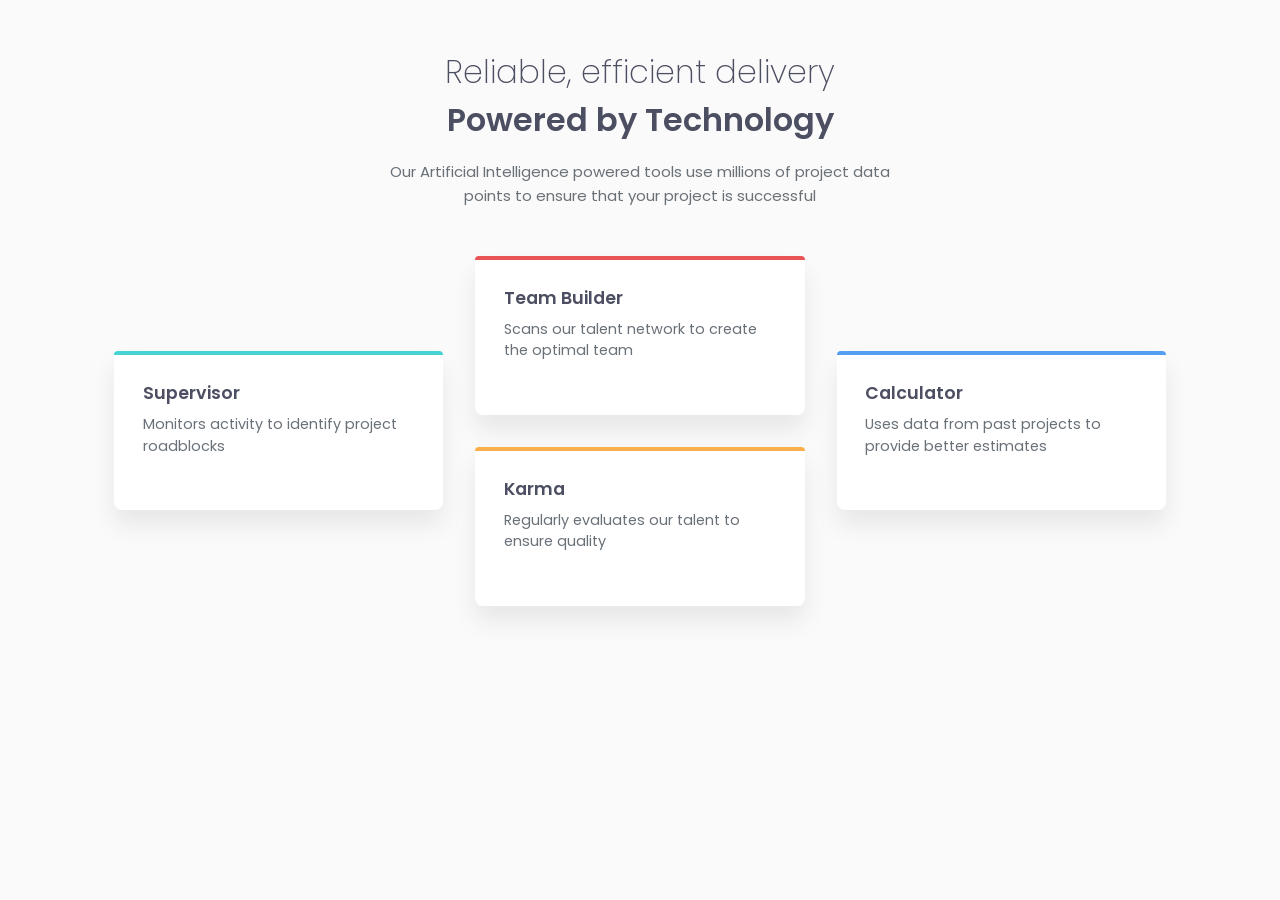
==== index.html @ 0b0e0470 "Rename zadaniebuildingresp.html to index.html" ====
<!DOCTYPE html>
<html lang="en">
<head>
  <meta charset="UTF-8">
  <meta name="viewport" content="width=device-width, initial-scale=1.0">

  <link href="https://fonts.googleapis.com/css2?family=Poppins:wght@200;400;600&display=swap" rel="stylesheet">

  <title>Feature Section</title>
  <link rel="stylesheet" href="zadaniebuildingresp.css">
</head>
<body>

<section class="features">
  <div class="container">

    <h2 class="features__title">Reliable, efficient delivery</h2>
    <h2 class="features__subtitle">Powered by Technology</h2>

    <p class="features__description">
      Our Artificial Intelligence powered tools use millions of project data
      points to ensure that your project is successful
    </p>

    <div class="features__grid">

      <div class="card card--cyan">
        <h3>Supervisor</h3>
        <p>Monitors activity to identify project roadblocks</p>
        <img src="file:///H:/PSI/icon-supervisor.svg" alt="">
      </div>

      <div class="card card--red">
        <h3>Team Builder</h3>
        <p>Scans our talent network to create the optimal team</p>
        <img src="file:///H:/PSI/icon-team-builder.svg" alt="">
      </div>

      <div class="card card--orange">
        <h3>Karma</h3>
        <p>Regularly evaluates our talent to ensure quality</p>
        <img src="file:///H:/PSI/icon-karma.svg" alt="">
      </div>

      <div class="card card--blue">
        <h3>Calculator</h3>
        <p>Uses data from past projects to provide better estimates</p>
        <img src="file:///H:/PSI/icon-calculator.svg" alt="">
      </div>

    </div>
  </div>
</section>

</body>
</html>
---- zadaniebuildingresp.css ----
/* VARIABLES */
:root {
  --red: hsl(0, 78%, 62%);
  --cyan: hsl(180, 62%, 55%);
  --orange: hsl(34, 97%, 64%);
  --blue: hsl(212, 86%, 64%);

  --grey-500: hsl(234, 12%, 34%);
  --grey-400: hsl(212, 6%, 44%);
  --white: hsl(0, 0%, 100%);
}

/* RESET */
* {
  box-sizing: border-box;
  margin: 0;
  padding: 0;
}

/* BODY */
body {
  font-family: "Poppins", sans-serif;
  font-size: 15px;
  background: #fafafa;
  color: var(--grey-500);
}

/* CONTAINER */
.container {
  max-width: 1100px;
  margin: 0 auto;
  padding: 3rem 1.5rem;
  text-align: center;
}

/* TYPOGRAPHY */
.features__title {
  font-weight: 200;
  font-size: clamp(1.6rem, 2.5vw, 2.2rem);
}

.features__subtitle {
  font-weight: 600;
  font-size: clamp(1.6rem, 2.5vw, 2.2rem);
  margin-bottom: 1rem;
}

.features__description {
  color: var(--grey-400);
  max-width: 500px;
  margin: 0 auto 3rem;
  line-height: 1.6;
}

/* GRID */
.features__grid {
  display: grid;
  gap: 1.5rem;
}

/* CARD */
.card {
  background: var(--white);
  padding: 1.8rem;
  border-radius: 8px;
  box-shadow: 0 15px 25px rgba(0,0,0,0.08);
  text-align: left;
  position: relative;
}

.card h3 {
  margin-bottom: 0.5rem;
  font-weight: 600;
}

.card p {
  color: var(--grey-400);
  font-size: 0.9rem;
  line-height: 1.5;
}

/* ICON */
.card img {
  width: 50px;
  margin-top: 1.5rem;
  margin-left: auto;
  display: block;
}

/* TOP BORDER COLORS */
.card::before {
  content: "";
  position: absolute;
  height: 4px;
  top: 0;
  left: 0;
  right: 0;
  border-radius: 8px 8px 0 0;
}

.card--cyan::before { background: var(--cyan); }
.card--red::before { background: var(--red); }
.card--orange::before { background: var(--orange); }
.card--blue::before { background: var(--blue); }

/* DESKTOP LAYOUT */
@media (min-width: 900px) {
  .features__grid {
    grid-template-columns: repeat(3, 1fr);
    gap: 2rem;
    align-items: center;
  }

  .card--cyan {
    grid-column: 1;
    grid-row: 1 / span 2;
  }

  .card--red {
    grid-column: 2;
    grid-row: 1;
  }

  .card--orange {
    grid-column: 2;
    grid-row: 2;
  }

  .card--blue {
    grid-column: 3;
    grid-row: 1 / span 2;
  }
}
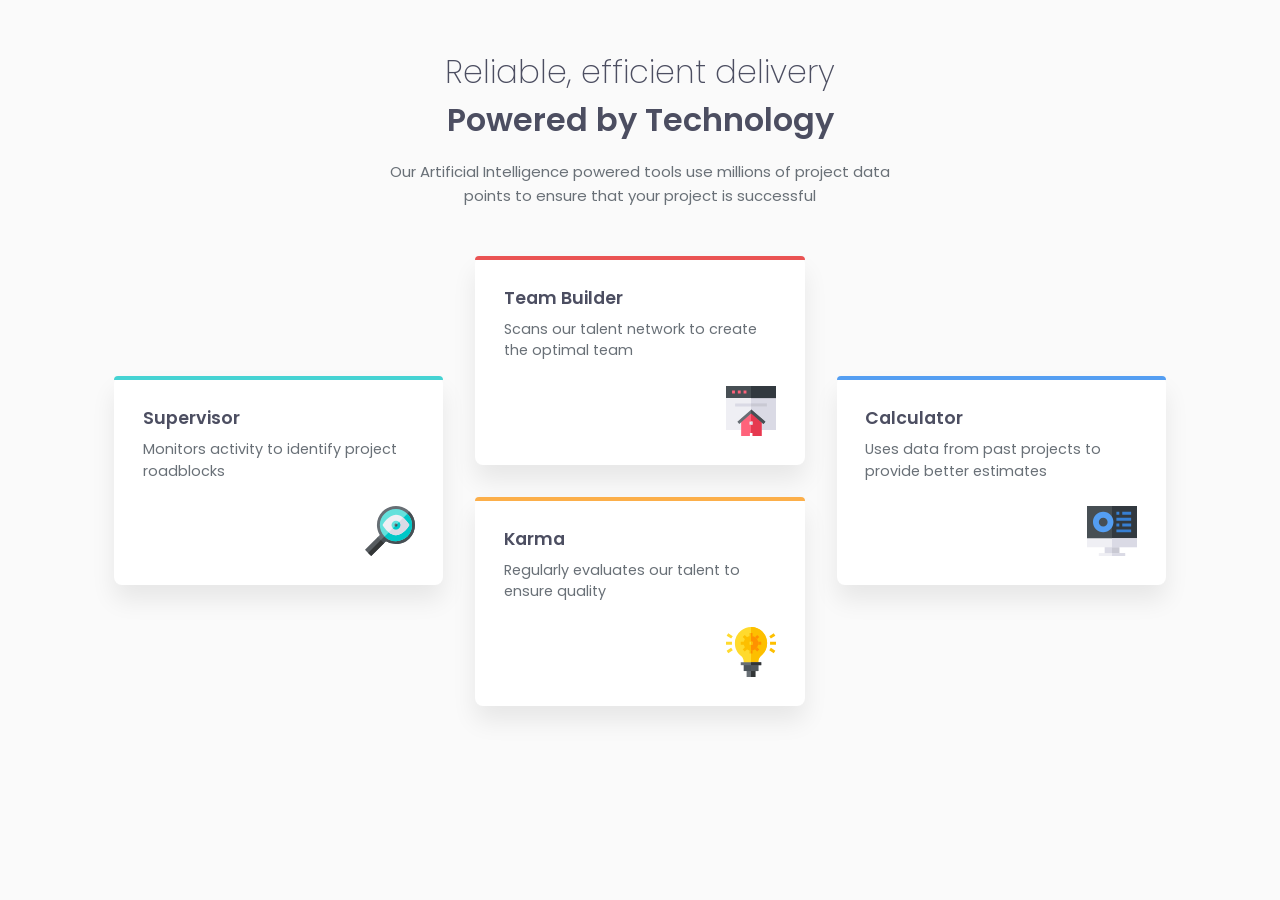
==== commit 2738d9ef: "Update index.html" ====
--- a/index.html
+++ b/index.html
@@ -27,25 +27,25 @@
       <div class="card card--cyan">
         <h3>Supervisor</h3>
         <p>Monitors activity to identify project roadblocks</p>
-        <img src="file:///H:/PSI/icon-supervisor.svg" alt="">
+        <img src="icon-supervisor.svg" alt="">
       </div>
 
       <div class="card card--red">
         <h3>Team Builder</h3>
         <p>Scans our talent network to create the optimal team</p>
-        <img src="file:///H:/PSI/icon-team-builder.svg" alt="">
+        <img src="icon-team-builder.svg" alt="">
       </div>
 
       <div class="card card--orange">
         <h3>Karma</h3>
         <p>Regularly evaluates our talent to ensure quality</p>
-        <img src="file:///H:/PSI/icon-karma.svg" alt="">
+        <img src="icon-karma.svg" alt="">
       </div>
 
       <div class="card card--blue">
         <h3>Calculator</h3>
         <p>Uses data from past projects to provide better estimates</p>
-        <img src="file:///H:/PSI/icon-calculator.svg" alt="">
+        <img src="icon-calculator.svg" alt="">
       </div>
 
     </div>
